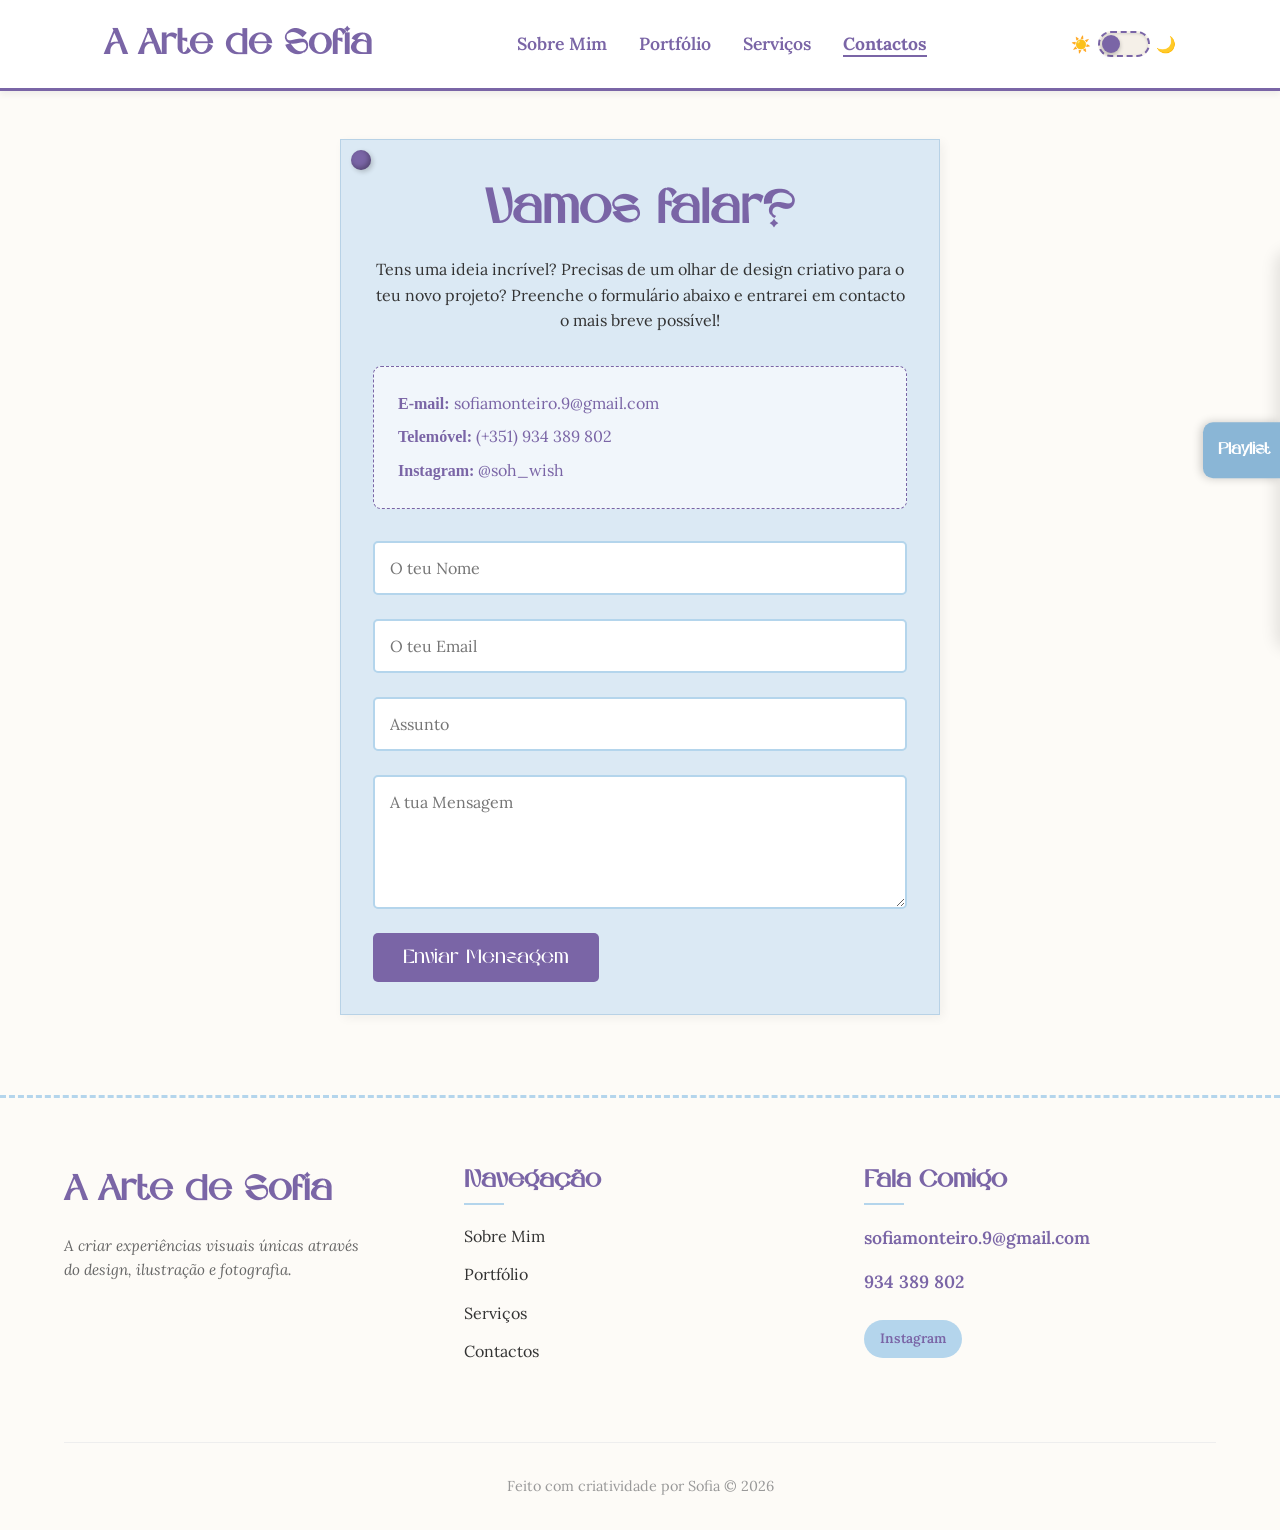
==== html/contact.html @ 1899d3ea "feat: Add finished portfolio website with scrapbook style and dark mode" ====
﻿<!DOCTYPE html>
<html lang="pt">

<head>
    <meta charset="UTF-8">
    <meta name="viewport" content="width=device-width, initial-scale=1.0">
    <meta name="description"
        content="Entre em contacto com a Sofia. Estou disponível para novos projetos, ideias criativas e colaborações na área de design.">
    <title>A Arte de Sofia | Contactos</title>
    <link rel="stylesheet" href="../css/style.css?v=1.1">
    <link rel="icon" type="image/png" href="../images/favicon.png">
    <script>
        (function () {
            var saved = localStorage.getItem('theme');
            var prefersDark = window.matchMedia && window.matchMedia('(prefers-color-scheme: dark)').matches;
            if (saved === 'dark' || (!saved && prefersDark)) {
                document.documentElement.classList.add('dark-mode');
            }
        })();
    </script>
</head>

<body>

    <header>
        <nav>
            <a href="index.html" class="logo">
                A Arte de Sofia
            </a>
            <ul class="nav-links">
                <li><a href="index.html">Sobre Mim</a></li>
                <li><a href="portfolio.html">Portfólio</a></li>
                <li><a href="services.html">Serviços</a></li>
                <li><a href="contact.html">Contactos</a></li>
            </ul>
            <div class="nav-actions">
                <label class="theme-switch" for="theme-toggle" aria-label="Alternar tema">
                    <span class="theme-switch__icon">☀️</span>
                    <div class="theme-switch__track">
                        <input type="checkbox" id="theme-toggle" class="theme-switch__input">
                        <div class="theme-switch__thumb"></div>
                    </div>
                    <span class="theme-switch__icon">🌙</span>
                </label>
                <div class="menu-toggle" id="mobile-menu">
                    <span class="bar"></span>
                    <span class="bar"></span>
                    <span class="bar"></span>
                </div>
            </div>
        </nav>
    </header>

    <!-- Spotify Slide-out -->
    <div id="spotify-btn" class="spotify-btn">Playlist</div>
    <div id="spotify-panel" class="spotify-panel">
        <iframe style="border-radius:12px"
            src="https://open.spotify.com/embed/playlist/73BxUSHSjRcoliJeAZDlij?utm_source=generator" width="100%"
            height="380" frameBorder="0" allowfullscreen=""
            allow="autoplay; clipboard-write; encrypted-media; fullscreen; picture-in-picture" loading="lazy"></iframe>
    </div>

    <main>
        <div class="contact-container paper-note">
            <h1>Vamos falar?</h1>
            <p style="margin-bottom: 2rem;">Tens uma ideia incrível? Precisas de um olhar de design criativo para o teu
                novo projeto? Preenche o formulário abaixo e entrarei em contacto o mais breve possível!</p>

            <div class="contact-info"
                style="margin-bottom: 2rem; background: rgba(255,255,255,0.6); padding: 1.5rem; border-radius: 8px; border: 1px dashed var(--purple); text-align: left;">
                <p style="margin-bottom: 0.5rem;"><strong>E-mail:</strong> <a href="mailto:sofiamonteiro.9@gmail.com"
                        style="color: var(--purple); text-decoration: none;">sofiamonteiro.9@gmail.com</a></p>
                <p style="margin-bottom: 0.5rem;"><strong>Telemóvel:</strong> <a href="tel:+351934389802"
                        style="color: var(--purple); text-decoration: none;">(+351) 934 389 802</a></p>
                <p><strong>Instagram:</strong> <a href="https://instagram.com/soh_wish" target="_blank"
                        style="color: var(--purple); text-decoration: none;">@soh_wish</a></p>
            </div>

            <form id="contact-form" action="mailto:sofiamonteiro.9@gmail.com" method="POST" enctype="text/plain">
                <input type="text" name="name" placeholder="O teu Nome" required>
                <input type="email" name="email" placeholder="O teu Email" required>
                <input type="text" name="subject" placeholder="Assunto" required>
                <textarea name="message" rows="5" placeholder="A tua Mensagem" required></textarea>
                <button type="submit">Enviar Mensagem</button>
            </form>
        </div>
    </main>

    <footer class="site-footer">
        <div class="footer-container">
            <div class="footer-column branding">
                <a href="index.html" class="logo">A Arte de Sofia</a>
                <p>A criar experiências visuais únicas através do design, ilustração e fotografia.</p>
            </div>
            <div class="footer-column links">
                <h4>Navegação</h4>
                <ul>
                    <li><a href="index.html">Sobre Mim</a></li>
                    <li><a href="portfolio.html">Portfólio</a></li>
                    <li><a href="services.html">Serviços</a></li>
                    <li><a href="contact.html">Contactos</a></li>
                </ul>
            </div>
            <div class="footer-column contact">
                <h4>Fala Comigo</h4>
                <p><a href="mailto:sofiamonteiro.9@gmail.com">sofiamonteiro.9@gmail.com</a></p>
                <p><a href="tel:+351934389802">934 389 802</a></p>
                <div class="social-links">
                    <a href="https://instagram.com/soh_wish" target="_blank" title="Instagram">Instagram</a>
                </div>
            </div>
        </div>
        <div class="footer-bottom">
            <p>Feito com criatividade por Sofia &copy; 2026</p>
        </div>
    </footer>
    <script src="../js/script.js"></script>
</body>

</html>
---- css/style.css ----
/* Local font faces */
@font-face {
  font-family: 'Amoria';
  src: url('../fontes/AMORIA.otf') format('opentype');
  font-weight: normal;
  font-style: normal;
}
@font-face {
  font-family: 'Lora';
  src: url('../fontes/Lora-VariableFont_wght.ttf') format('truetype-variations');
  font-weight: 200 900;
  font-style: normal;
}
@font-face {
  font-family: 'Lora';
  src: url('../fontes/Lora-Italic-VariableFont_wght.ttf') format('truetype-variations');
  font-weight: 200 900;
  font-style: italic;
}
@font-face {
  font-family: 'Acros';
  src: url('../fontes/Acros.ttf') format('truetype');
}
@font-face {
  font-family: 'Crimson Pro';
  src: url('../fontes/CrimsonPro-VariableFont_wght.ttf') format('truetype-variations');
  font-weight: 200 900;
  font-style: normal;
}
@font-face {
  font-family: 'Crimson Pro';
  src: url('../fontes/CrimsonPro-Italic-VariableFont_wght.ttf') format('truetype-variations');
  font-weight: 200 900;
  font-style: italic;
}

:root {
    --purple: #7a65a6;
    --light-purple: #9c89c8;
    --blue: #8ab6d6;
    --light-blue: #b4d5ec;
    --bg-paper: #fdfbf7;
    --bg-texture: url('https://www.transparenttextures.com/patterns/cream-paper.png');
    --text-dark: #333;
    --card-bg: #ffffff;
    --header-bg: rgba(255, 255, 255, 0.9);
    --border-color: #ddd;
    --card-shadow: 0 4px 8px rgba(0, 0, 0, 0.1), 0 6px 20px rgba(0, 0, 0, 0.1);
    --paper-note-bg: #dbe9f4;
    --paper-note-border: #b8d2e6;
    --font-heading: 'Amoria', serif;
    --font-body: 'Lora', serif;
    --font-handwriting: 'Caveat', cursive;
}

.dark-mode {
    --purple: #a78bfa;
    --light-purple: #c084fc;
    --blue: #93c5fd;
    --light-blue: #c7d2fe;
    --bg-paper: #121212;
    --bg-texture: url('https://www.transparenttextures.com/patterns/dark-paper.png');
    --text-dark: #eae3d2;
    --card-bg: #1e1b18;
    --header-bg: rgba(18, 18, 18, 0.9);
    --border-color: #333;
    --card-shadow: 0 4px 8px rgba(0, 0, 0, 0.5), 0 6px 20px rgba(0, 0, 0, 0.5);
    --paper-note-bg: #1e293b;
    --paper-note-border: #334155;
}

* {
    margin: 0;
    padding: 0;
    box-sizing: border-box;
}

body {
    font-family: var(--font-body);
    background-color: var(--bg-paper);
    background-image: var(--bg-texture);
    color: var(--text-dark);
    line-height: 1.6;
    overflow-x: hidden;
}

/* Global Transition for smooth theme switching */
body, header, .polaroid, .service-card, .paper-note, .dropdown-content, .dropdown-submenu-content, .item-detail .description, input, textarea, button, .spotify-panel, .logo, .nav-links a {
    transition: background-color 0.3s ease, background-image 0.3s ease, color 0.3s ease, border-color 0.3s ease, box-shadow 0.3s ease, transform 0.3s ease;
}

/* Header & Navigation */
header {
    background: var(--header-bg);
    backdrop-filter: blur(5px);
    box-shadow: 0 4px 6px rgba(0, 0, 0, 0.05);
    position: sticky;
    top: 0;
    z-index: 1000;
    border-bottom: 3px solid var(--purple);
}

nav {
    display: flex;
    justify-content: space-between;
    align-items: center;
    padding: 1rem 5%;
    max-width: 1200px;
    margin: 0 auto;
}

.logo {
    font-family: var(--font-heading);
    font-size: 2.2rem;
    color: var(--purple);
    text-decoration: none;
    font-weight: 700;
}

.nav-links {
    list-style: none;
    display: flex;
    gap: 2rem;
}

.nav-links a {
    text-decoration: none;
    color: var(--purple);
    font-weight: 600;
    font-size: 1.1rem;
    transition: color 0.3s;
    position: relative;
}

.nav-links a:hover {
    color: var(--blue);
}

/* Highlight current page link */
.nav-links a.active {
    color: var(--purple);
    font-weight: 700;
    border-bottom: 2px solid var(--purple);
}

color: var(--blue);
}

/* Dropdown */
.dropdown {
    position: relative;
}

.dropdown-content {
    display: none;
    position: absolute;
    top: 100%;
    left: 0;
    background-color: var(--card-bg);
    min-width: 200px;
    box-shadow: var(--card-shadow);
    z-index: 1;
    border: 2px dashed var(--blue);
    border-radius: 8px;
    padding: 0.5rem 0;
}

.dropdown:hover .dropdown-content {
    display: block;
}

.dropdown-content a {
    color: var(--text-dark);
    padding: 12px 16px;
    text-decoration: none;
    display: block;
    font-size: 1rem;
}

.dropdown-content a:hover {
    background-color: var(--light-blue);
    color: #fff;
}

.dropdown-submenu {
    position: relative;
}

.dropdown-submenu-content {
    display: none;
    position: absolute;
    top: 0;
    left: 100%;
    background-color: var(--card-bg);
    min-width: 160px;
    box-shadow: var(--card-shadow);
    border: 2px dashed var(--purple);
    border-radius: 8px;
}

.dropdown-submenu:hover .dropdown-submenu-content {
    display: block;
}

/* Main Container */
main {
    max-width: 1200px;
    margin: 3rem auto;
    padding: 0 5%;
    text-align: center;
}

/* Scrapbook Aesthetic Elements */
.polaroid {
    background: var(--card-bg);
    padding: 15px 15px 15px 15px;
    box-shadow: var(--card-shadow);
    transform: rotate(-2deg);
    transition: transform 0.3s;
    position: relative;
    display: flex;
    flex-direction: column;
    align-items: center;
    width: 100%;
    align-self: start;
}

/* Very tall images span 2 grid rows */
.polaroid--tall {
    grid-row: span 2;
}

.polaroid:nth-child(even) {
    transform: rotate(3deg);
}

.polaroid:hover {
    transform: scale(1.05) rotate(0deg);
    z-index: 10;
}

.polaroid img {
    max-width: 100%;
    width: 100%;
    height: auto;
    display: block;
    border: 1px solid var(--border-color);
    margin: 0 auto;
}

.polaroid-caption {
    font-family: 'Crimson Pro', serif;
    font-size: 1.5rem;
    text-align: center;
    margin-top: 10px;
    color: var(--purple);
}

.dark-mode .polaroid {
    background: #ffffff;
}

.dark-mode .polaroid-caption {
    color: #6b21a8; /* keep the dark purple text on the white polaroid */
}


.tape {
    position: absolute;
    top: -15px;
    left: 50%;
    transform: translateX(-50%) rotate(-5deg);
    width: 100px;
    height: 30px;
    background-color: rgba(138, 182, 214, 0.6);
    /* --blue tape */
    z-index: 2;
    box-shadow: 0 1px 3px rgba(0, 0, 0, 0.1);
}

.paper-note {
    background-color: var(--paper-note-bg);
    padding: 2rem;
    border: 1px solid var(--paper-note-border);
    box-shadow: 3px 3px 10px rgba(0, 0, 0, 0.05);
    position: relative;
    font-family: var(--font-body);
}

.paper-note::before {
    content: '';
    position: absolute;
    top: 10px;
    left: 10px;
    width: 20px;
    height: 20px;
    background-color: #7a65a6;
    /* Pushpin */
    border-radius: 50%;
    box-shadow: inset -2px -2px 5px rgba(0, 0, 0, 0.3), 2px 2px 5px rgba(0, 0, 0, 0.2);
}

/* Typography */
h1,
h3 {
    font-family: 'Amoria', serif;
    color: var(--purple);
    margin-bottom: 0.5rem;
}

.portfolio-page h3 {
    text-align: left;
    margin-left: 0;
}

h2 {
    font-family: 'Acros', serif;
    color: var(--purple);
    margin-bottom: 0.5rem;

    /* Align section titles to the left */
    .category-header,
    .subcategory-header,
    .project-header h4 {
        text-align: left;
        margin-bottom: 2rem;
    }
}

/* h4 headings */
h4 {
    font-family: 'Crimson Pro', serif;
    text-align: left;
    margin-bottom: 0.5rem;
}


strong,
b {
    font-family: 'Playfair Display', serif;
    font-weight: bold;
    color: var(--purple);
}

h1 {
    font-size: 3rem;
    position: relative;
    display: inline-block;
}

/* Homepage */
.hero {
    display: flex;
    align-items: center;
    gap: 3rem;
    margin-top: 2rem;
}

.hero-text {
    flex: 1;
    text-align: left;
}

.hero-text p {
    font-size: 1.2rem;
    margin-bottom: 1rem;
}

.signature {
    text-align: right;
    margin-top: 1.5rem;
}

.signature img {
    width: 80px;
    height: auto;
    opacity: 0.8;
    transform: rotate(-10deg);
    transition: transform 0.3s ease, opacity 0.3s ease;
}

.signature img:hover {
    opacity: 1;
    transform: rotate(0deg) scale(1.1);
}

.hero-image {
    flex: 1;
    max-width: 420px;
    width: 100%;
}

.hero-image img {
    width: 100%;
    max-width: 100%;
    height: auto;
    display: block;
}

/* Services */
.services-grid {
    display: grid;
    grid-template-columns: repeat(2, 1fr);
    gap: 2rem;
    margin-top: 2rem;
}

.service-card {
    background: var(--card-bg);
    padding: 2rem;
    border: 2px dashed var(--purple);
    border-radius: 10px;
    text-align: center;
    position: relative;
}

.service-card h3 {
    font-family: 'Amoria', serif;
    font-size: 2rem;
}

.programs {
    display: flex;
    justify-content: center;
    gap: 1rem;
    flex-wrap: wrap;
    margin-top: 2rem;
}

.program-icon {
    width: 60px;
    height: 60px;
    object-fit: contain;
    filter: drop-shadow(2px 2px 4px rgba(0, 0, 0, 0.1));
}

/* Portfolio Gallery */
.gallery-grid {
    display: grid;
    grid-template-columns: repeat(3, 1fr);
    grid-auto-rows: auto;
    gap: 0.7rem;
    margin-top: 0.6rem;
    align-items: start;
}

@media (max-width: 900px) {
    .gallery-grid {
        grid-template-columns: repeat(2, 1fr);
        gap: 0.6rem;
    }
}

@media (max-width: 600px) {
    .gallery-grid {
        grid-template-columns: repeat(2, 1fr);
        gap: 0.45rem;
    }
}

/* Portfolio Item */
.item-detail {
    display: flex;
    flex-direction: column;
    align-items: center;
    gap: 2rem;
    margin: 2rem auto;
    max-width: 800px;
}

.gallery-grid img {
    margin: 0;
    border-radius: 4px;
}

.item-detail img {
    margin-bottom: 0.8rem;
    max-width: 100%;
    border: 10px solid white;
    box-shadow: 0 10px 20px rgba(0, 0, 0, 0.15);
}

.item-detail .description {
    background: var(--card-bg);
    padding: 2rem;
    border-left: 5px solid var(--blue);
    font-size: 1.2rem;
    color: var(--text-dark);
}

/* Contact Form */
.contact-container {
    max-width: 600px;
    margin: 0 auto;
}

.contact-info {
    color: #1f1f1f;
}

.contact-info a {
    color: #4c2f72;
}

html.dark-mode .contact-info {
    color: #e0d5f0;
    background: rgba(30, 27, 24, 0.8) !important;
}

html.dark-mode .contact-info a {
    color: #c084fc;
}

form {
    display: flex;
    flex-direction: column;
    gap: 1.5rem;
}

input,
textarea {
    width: 100%;
    padding: 15px;
    border: 2px solid var(--light-blue);
    border-radius: 5px;
    font-family: var(--font-body);
    font-size: 1rem;
    background-color: var(--card-bg);
    color: var(--text-dark);
}

input:focus,
textarea:focus {
    outline: none;
    border-color: var(--purple);
    background-color: var(--card-bg);
}

button {
    background-color: var(--purple);
    color: white;
    border: none;
    padding: 15px 30px;
    font-family: var(--font-heading);
    font-size: 1.2rem;
    cursor: pointer;
    border-radius: 5px;
    transition: background-color 0.3s;
    align-self: flex-start;
}

button:hover {
    background-color: var(--blue);
}

/* Spotify Slide-out */
.spotify-btn {
    position: fixed;
    top: 50%;
    right: 0;
    transform: translateY(-50%);
    background-color: #8ab6d6;
    color: white;
    padding: 15px 10px 15px 15px;
    border-radius: 10px 0 0 10px;
    cursor: pointer;
    z-index: 1001;
    font-weight: bold;
    font-family: var(--font-heading);
    box-shadow: -2px 0 10px rgba(0, 0, 0, 0.2);
    display: flex;
    align-items: center;
    gap: 10px;
}

.spotify-panel {
    position: fixed;
    top: 50%;
    right: -320px;
    /* Hidden by default */
    transform: translateY(-50%);
    width: 320px;
    height: 400px;
    background: var(--card-bg);
    box-shadow: -5px 0 15px rgba(0, 0, 0, 0.1);
    z-index: 1000;
    transition: right 0.4s cubic-bezier(0.175, 0.885, 0.32, 1.275);
    border-radius: 15px 0 0 15px;
    padding: 10px;
    border: 1px solid var(--border-color);
}

.spotify-panel.open {
    right: 0;
}

/* Lightbox Pop-up */
.lightbox {
    display: none;
    position: fixed;
    z-index: 2000;
    left: 0;
    top: 0;
    width: 100%;
    height: 100%;
    background-color: rgba(0, 0, 0, 0.8);
    backdrop-filter: blur(5px);
    justify-content: center;
    align-items: center;
    opacity: 0;
    transition: opacity 0.3s ease;
}

.lightbox.show {
    opacity: 1;
}

.lightbox-content {
    background: var(--bg-paper);
    padding: 20px;
    border-radius: 12px;
    width: fit-content;
    max-width: 95vw;
    max-height: 95vh;
    display: flex;
    flex-direction: column;
    align-items: center;
    box-shadow: 0 15px 40px rgba(0, 0, 0, 0.6);
    position: relative;
    border: 2px dashed var(--purple);
    overflow-y: auto;
    /* Allow scroll if content is very tall on small screens */
}

.lightbox-content img {
    display: block;
    max-width: 100%;
    max-height: 70vh;
    /* Leaves room for caption and padding */
    width: auto;
    height: auto;
    border: 8px solid white;
    box-shadow: 0 5px 15px rgba(0, 0, 0, 0.3);
}

.lightbox-caption {
    margin-top: 15px;
    text-align: center;
    font-family: var(--font-body);
}

.lightbox-caption h3 {
    font-family: var(--font-heading);
    font-size: 2rem;
    margin-bottom: 5px;
    text-align: center;
}

.lightbox-close {
    position: absolute;
    top: 20px;
    right: 30px;
    color: white;
    font-size: 40px;
    font-weight: bold;
    cursor: pointer;
    transition: color 0.3s;
    z-index: 2001;
}

.lightbox-close:hover {
    color: var(--light-blue);
}

/* Lightbox Navigation Arrows */
.lightbox-arrow {
    position: absolute;
    top: 50%;
    transform: translateY(-50%);
    background: rgba(255, 255, 255, 0.2);
    color: white;
    border: none;
    font-size: 3rem;
    padding: 0;
    /* Remove padding to avoid offset */
    cursor: pointer;
    transition: all 0.3s ease;
    border-radius: 50%;
    width: 70px;
    height: 70px;
    display: flex;
    align-items: center;
    justify-content: center;
    line-height: 1;
    /* Reset line-height */
    font-family: Arial, sans-serif;
    /* Use a standard font for arrows to ensure centering */
    z-index: 2002;
    user-select: none;
}

.lightbox-arrow:hover {
    background: var(--purple);
    color: white;
    transform: translateY(-50%) scale(1.1);
}

.lightbox-prev {
    left: 30px;
}

.lightbox-next {
    right: 30px;
}

.lightbox-counter {
    margin-top: 15px;
    color: var(--purple);
    font-family: var(--font-body);
    font-size: 0.9rem;
    background: rgba(138, 182, 214, 0.2);
    padding: 4px 12px;
    border-radius: 20px;
    font-weight: 600;
}


@media (max-width: 768px) {
    .lightbox-arrow {
        font-size: 1.8rem;
        width: 48px;
        height: 48px;
        padding: 0;
        background: rgba(122, 101, 166, 0.9);
        /* More opaque brand purple */
        box-shadow: 0 4px 12px rgba(0, 0, 0, 0.5);
        border: 2px solid white;
    }

    .lightbox-prev {
        left: 15px;
    }

    .lightbox-next {
        right: 15px;
    }

    .lightbox-close {
        top: 15px;
        right: 15px;
        font-size: 30px;
        background: rgba(0, 0, 0, 0.6);
        width: 40px;
        height: 40px;
        display: flex;
        align-items: center;
        justify-content: center;
        border-radius: 50%;
        line-height: 1;
    }
}

/* Footer */
.site-footer {
    background-color: transparent;
    border-top: 3px dashed var(--light-blue);
    padding: 4rem 5% 2rem;
    margin-top: 5rem;
    color: var(--text-dark);
    width: 100%;
    box-sizing: border-box;
}

.footer-container {
    max-width: 1200px;
    margin: 0 auto;
    display: flex;
    flex-wrap: wrap;
    justify-content: space-between;
    gap: 3rem;
}

.footer-column {
    flex: 1;
    min-width: 250px;
}

.footer-column h4 {
    font-family: var(--font-heading);
    color: var(--purple);
    font-size: 1.5rem;
    margin-bottom: 1.5rem;
    position: relative;
}

.footer-column h4::after {
    content: '';
    position: absolute;
    bottom: -5px;
    left: 0;
    width: 40px;
    height: 2px;
    background: var(--light-blue);
}

.footer-column ul {
    list-style: none;
}

.footer-column ul li {
    margin-bottom: 0.8rem;
}

.footer-column ul li a {
    text-decoration: none;
    color: var(--text-dark);
    font-size: 1rem;
    transition: color 0.3s ease;
}

.footer-column ul li a:hover {
    color: var(--purple);
    padding-left: 5px;
}

.footer-column.branding p {
    margin-top: 1rem;
    font-style: italic;
    font-size: 0.95rem;
    color: #666;
    max-width: 300px;
}

.footer-column.contact p {
    margin-bottom: 1rem;
    font-size: 1.1rem;
}

.footer-column.contact a {
    color: var(--purple);
    text-decoration: none;
    font-weight: 600;
}

.social-links {
    display: flex;
    gap: 1rem;
    margin-top: 1.5rem;
}

.social-links a {
    background: var(--light-blue);
    color: #fff;
    padding: 0.5rem 1rem;
    border-radius: 20px;
    font-size: 0.85rem;
    font-weight: 700;
    text-decoration: none;
    transition: all 0.3s ease;
}

.social-links a:hover {
    background: var(--purple);
    transform: translateY(-3px);
}

.footer-bottom {
    text-align: center;
    margin-top: 4rem;
    padding-top: 2rem;
    border-top: 1px solid #eee;
    font-size: 0.9rem;
    color: #999;
}

@media (max-width: 900px) {
    .footer-container {
        grid-template-columns: 1fr 1fr;
    }

    .footer-column.branding {
        grid-column: span 2;
        text-align: center;
    }

    .footer-column.branding p {
        margin: 1rem auto;
    }
}

@media (max-width: 600px) {
    .footer-container {
        grid-template-columns: 1fr;
        text-align: center;
    }

    .footer-column.branding {
        grid-column: span 1;
    }

    .footer-column h4::after {
        left: 50%;
        transform: translateX(-50%);
    }

    .social-links {
        justify-content: center;
    }
}

/* Admin Panel Styles */
.admin-container {
    max-width: 800px;
    margin: 4rem auto;
    padding: 2rem;
    display: none;
}

.message-card {
    background-color: #dbe9f4;
    padding: 1.5rem;
    border: 1px solid #b8d2e6;
    box-shadow: 3px 3px 10px rgba(0, 0, 0, 0.05);
    margin-bottom: 2rem;
    position: relative;
    border-left: 5px solid var(--purple);
    border-radius: 4px;
}

.message-card::before {
    content: '';
    position: absolute;
    top: 10px;
    right: 20px;
    width: 15px;
    height: 35px;
    background-color: rgba(138, 182, 214, 0.4);
    transform: rotate(15deg);
}

.message-header {
    display: flex;
    justify-content: space-between;
    margin-bottom: 1rem;
    border-bottom: 1px dashed var(--purple);
    padding-bottom: 0.5rem;
}

.message-date {
    color: #666;
    font-size: 0.9em;
}

.message-subject {
    font-weight: bold;
    font-family: var(--font-heading);
    font-size: 1.2rem;
    color: var(--purple);
}

.login-box {
    max-width: 400px;
    margin: 10rem auto;
    text-align: center;
}

.logout-btn {
    background-color: transparent;
    color: var(--text-dark);
    border: 2px dashed var(--purple);
    padding: 10px 20px;
    border-radius: 5px;
    text-decoration: none;
    display: inline-block;
    margin-top: -20px;
    float: right;
    cursor: pointer;
}

.logout-btn:hover {
    background-color: var(--light-blue);
    color: white;
    border-color: var(--light-blue);
}

/* Responsive Typography */
h1 {
    font-size: clamp(2rem, 8vw, 3rem);
}

h2 {
    font-size: clamp(1.5rem, 6vw, 2.2rem);
}

h3 {
    font-size: clamp(1.2rem, 5vw, 1.8rem);
}

/* Mobile Menu Styles */
.menu-toggle {
    display: none;
    flex-direction: column;
    cursor: pointer;
    gap: 5px;
    z-index: 1001;
}

.menu-toggle .bar {
    width: 25px;
    height: 3px;
    background-color: var(--purple);
    transition: 0.3s ease;
    border-radius: 2px;
}

/* Burger Animation */
.menu-toggle.is-active .bar:nth-child(2) {
    opacity: 0;
}

.menu-toggle.is-active .bar:nth-child(1) {
    transform: translateY(8px) rotate(45deg);
}

.menu-toggle.is-active .bar:nth-child(3) {
    transform: translateY(-8px) rotate(-45deg);
}

@media (max-width: 992px) {
    nav {
        padding: 1rem 3%;
    }

    .hero {
        gap: 2rem;
    }
}

@media (max-width: 768px) {
    body {
        font-size: 15px;
    }

    header {
        position: fixed;
        width: 100%;
        top: 0;
    }

    nav {
        padding: 0.8rem 5%;
    }

    .menu-toggle {
        display: flex;
    }

    .nav-links {
        position: fixed;
        right: -100%;
        top: 0;
        height: 100vh;
        width: 70%;
        max-width: 300px;
        background: var(--bg-paper);
        flex-direction: column;
        align-items: center;
        justify-content: center;
        gap: 2.5rem;
        transition: 0.4s cubic-bezier(0.68, -0.55, 0.27, 1.55);
        box-shadow: -5px 0 15px rgba(0, 0, 0, 0.1);
        z-index: 1000;
        border-left: 3px solid var(--purple);
        background-image: url('https://www.transparenttextures.com/patterns/cream-paper.png');
    }

    .nav-links.active {
        right: 0;
    }

    .nav-links a {
        font-size: 1.3rem;
    }

    main {
        margin: 6rem auto 2rem auto;
    }

    .hero {
        flex-direction: row;
        align-items: center;
        gap: 1rem;
        margin-top: 1rem;
    }

    .hero-text {
        flex: 1.2;
        text-align: left;
    }

    .hero-image {
        flex: 1;
        width: 100%;
        max-width: 360px;
    }

    .hero-text p {
        font-size: 0.9rem;
        margin-bottom: 0.5rem;
    }

    .hero-text h1 {
        font-size: 1.5rem;
    }

    .paper-note {
        padding: 1.2rem;
    }

    .polaroid {
        padding: 8px 8px 8px 8px;
    }

    .polaroid img {
        display: block;
        margin: 0 auto;
    }

    .polaroid-caption {
        font-size: 1.1rem;
    }

    .paper-note::before {
        width: 12px;
        height: 12px;
        top: 5px;
        left: 5px;
    }

    .tape {
        width: 60px;
        height: 20px;
        top: -10px;
    }

    .services-grid {
        grid-template-columns: 1fr;
        gap: 1.5rem;
    }

    .item-detail {
        padding: 0 1rem;
    }

    .item-detail .description {
        font-size: 1.1rem;
        padding: 1.5rem;
    }

    .spotify-btn {
        padding: 10px 8px 10px 12px;
        font-size: 0.9rem;
    }

    .spotify-panel {
        width: 280px;
        right: -280px;
    }

    .spotify-panel.open {
        right: 0;
    }

    .admin-container {
        padding: 1rem;
    }

    .logout-btn {
        float: none;
        display: block;
        width: 100%;
        margin-bottom: 2rem;
        text-align: center;
    }
}

@media (max-width: 480px) {
    .logo {
        font-size: 2rem;
    }

    .polaroid {
        padding: 6px 6px 20px 6px;
        margin-bottom: 1rem;
    }

    .polaroid-caption {
        font-size: 0.95rem;
        margin-top: 5px;
    }

    .tape {
        width: 45px;
        height: 15px;
        top: -8px;
    }

    .lightbox-content {
        padding: 10px;
    }

    .lightbox-caption h3 {
        font-size: 1.5rem;
    }
}

/* ═══════════════════════════════════════════
   REVIEWS PAGE
═══════════════════════════════════════════ */

/* Active nav link */
.nav-active {
    color: var(--purple) !important;
    font-weight: 700 !important;
}

.nav-active::after {
    content: '';
    display: block;
    height: 2px;
    background: var(--purple);
    border-radius: 2px;
    margin-top: 2px;
}

/* Hero */
.reviews-hero {
    margin-bottom: 3rem;
    border-radius: 8px;
}

.reviews-hero-inner {
    display: flex;
    align-items: center;
    justify-content: space-between;
    gap: 2rem;
    flex-wrap: wrap;
}

.reviews-title-wrap {
    flex: 1;
    min-width: 200px;
}

.reviews-title-wrap h1 {
    margin-bottom: 0.75rem;
}

.reviews-title-wrap p {
    font-size: 1.1rem;
    color: #555;
}

.reviews-stats {
    display: flex;
    flex-direction: column;
    align-items: center;
    gap: 0.5rem;
    background: var(--card-bg);
    border: 2px dashed var(--purple);
    border-radius: 12px;
    padding: 1.5rem 2rem;
    min-width: 160px;
    text-align: center;
}

.stat-bubble {
    display: flex;
    flex-direction: column;
}

.stat-number {
    font-family: var(--font-heading);
    font-size: 2.5rem;
    color: var(--purple);
    line-height: 1;
}

.stat-label {
    font-size: 0.85rem;
    color: #888;
    text-transform: uppercase;
    letter-spacing: 0.05em;
}

.stat-stars .star {
    font-size: 1.4rem;
}

/* Section title */
.section-title {
    font-family: var(--font-handwriting);
    font-size: 2.2rem;
    color: var(--purple);
    margin-bottom: 2rem;
    position: relative;
    display: inline-block;
}

.section-title::after {
    content: '';
    display: block;
    height: 3px;
    width: 60%;
    background: linear-gradient(90deg, var(--purple), transparent);
    border-radius: 3px;
    margin-top: 4px;
}

/* Reviews grid */
.reviews-grid {
    display: grid;
    grid-template-columns: repeat(auto-fill, minmax(280px, 1fr));
    gap: 1.8rem;
    margin-bottom: 3rem;
}

/* Review card */
.review-card {
    background: var(--card-bg);
    border: 1px solid var(--border-color);
    border-radius: 12px;
    padding: 1.5rem;
    box-shadow: 0 4px 15px rgba(122, 101, 166, 0.08);
    position: relative;
    transition: transform 0.3s ease, box-shadow 0.3s ease;
    animation: cardFadeIn 0.5s ease both;
    border-top: 4px solid var(--purple);
}

.review-card:hover {
    transform: translateY(-4px);
    box-shadow: 0 10px 25px rgba(122, 101, 166, 0.15);
}

@keyframes cardFadeIn {
    from {
        opacity: 0;
        transform: translateY(20px);
    }

    to {
        opacity: 1;
        transform: translateY(0);
    }
}

.review-card-top {
    display: flex;
    align-items: center;
    gap: 0.75rem;
    margin-bottom: 1rem;
    flex-wrap: wrap;
}

.reviewer-avatar {
    width: 46px;
    height: 46px;
    border-radius: 50%;
    background: linear-gradient(135deg, var(--purple), var(--light-purple));
    color: #fff;
    font-family: var(--font-heading);
    font-size: 1.1rem;
    display: flex;
    align-items: center;
    justify-content: center;
    flex-shrink: 0;
    box-shadow: 0 2px 8px rgba(122, 101, 166, 0.3);
}

.reviewer-info {
    flex: 1;
    display: flex;
    flex-direction: column;
}

.reviewer-name {
    font-size: 1rem;
    color: var(--text-dark);
}

.reviewer-role {
    font-size: 0.85rem;
    color: #999;
    margin-top: 2px;
}

.review-rating {
    margin-left: auto;
}

.review-rating .star {
    font-size: 1.1rem;
}

/* Stars */
.star.filled {
    color: #f5a623;
}

.star.empty {
    color: #ddd;
}

.review-comment {
    font-style: italic;
    color: #555;
    margin: 0 0 1rem 0;
    padding: 0;
    border: none;
    font-size: 0.97rem;
    line-height: 1.7;
}

.review-date {
    display: block;
    font-size: 0.8rem;
    color: #bbb;
    text-align: right;
    font-family: var(--font-handwriting);
}

/* Loading */
.reviews-loading {
    grid-column: 1 / -1;
    text-align: center;
    padding: 3rem;
    color: #aaa;
}

.loading-spinner {
    width: 40px;
    height: 40px;
    border: 4px solid var(--light-purple);
    border-top-color: var(--purple);
    border-radius: 50%;
    animation: spin 0.8s linear infinite;
    margin: 0 auto 1rem;
}

@keyframes spin {
    to {
        transform: rotate(360deg);
    }
}

.no-reviews {
    text-align: center;
    padding: 3rem;
    color: #aaa;
    font-family: var(--font-handwriting);
    font-size: 1.3rem;
    background: rgba(255, 255, 255, 0.5);
    border: 2px dashed #ddd;
    border-radius: 12px;
}

/* Submit form */
.review-form-section {
    margin-top: 4rem;
}

.review-form-wrapper {
    max-width: 680px;
    margin: 0 auto;
    position: relative;
    border-radius: 8px;
}

.review-form-wrapper h2 {
    font-family: var(--font-handwriting);
    font-size: 2rem;
    margin-bottom: 0.5rem;
}

.tape-left {
    left: 15%;
    top: -15px;
    transform: rotate(-6deg);
}

.tape-right {
    left: 60%;
    top: -15px;
    transform: rotate(4deg);
}

.form-row {
    display: grid;
    grid-template-columns: 1fr 1fr;
    gap: 1rem;
}

.form-group {
    display: flex;
    flex-direction: column;
    gap: 0.4rem;
}

.form-group label {
    font-size: 0.9rem;
    font-weight: 600;
    color: var(--text-dark);
}

.form-group input,
.form-group textarea {
    margin: 0;
}

.char-count {
    font-size: 0.8rem;
    color: #999;
    text-align: right;
    margin-top: 2px;
}

/* Star selector (reverse order trick) */
.star-selector {
    display: flex;
    flex-direction: row-reverse;
    justify-content: flex-end;
    gap: 0;
    margin-top: 0.3rem;
}

.star-selector input[type="radio"] {
    display: none;
}

.star-selector label {
    font-size: 2.2rem;
    color: #ddd;
    cursor: pointer;
    transition: color 0.2s, transform 0.15s;
    padding: 0 3px;
    line-height: 1;
}

.star-selector label:hover,
.star-selector label:hover~label,
.star-selector input:checked~label {
    color: #f5a623;
    transform: scale(1.15);
}

.star-label-text {
    display: block;
    font-size: 0.9rem;
    color: var(--purple);
    font-weight: 600;
    margin-top: 4px;
    min-height: 1.2em;
}

/* Feedback banners */
.form-feedback {
    display: flex;
    align-items: flex-start;
    gap: 1rem;
    padding: 1rem 1.2rem;
    border-radius: 8px;
    margin-bottom: 1.5rem;
    font-size: 0.95rem;
}

.form-feedback span {
    font-size: 1.8rem;
    line-height: 1;
}

.form-feedback.success {
    background: #edf7f0;
    border: 1px solid #a8d5b5;
    color: #2d6a4f;
}

.form-feedback.error {
    background: #fdecea;
    border: 1px solid #f5c6c6;
    color: #c0392b;
}

/* Responsive reviews */
@media (max-width: 768px) {
    .reviews-hero-inner {
        flex-direction: column;
    }

    .reviews-stats {
        width: 100%;
        flex-direction: row;
        justify-content: space-around;
    }

    .form-row {
        grid-template-columns: 1fr;
    }

    .reviews-grid {
        grid-template-columns: 1fr;
    }
}

@media (max-width: 480px) {
    .star-selector label {
        font-size: 1.8rem;
    }
}

/* ═══════════════════════════════════════════
   ADMIN PANEL — TABS & REVIEWS MANAGEMENT
═══════════════════════════════════════════ */

/* Admin container override */
.admin-container {
    max-width: 860px;
    margin: 3rem auto;
    padding: 2rem;
    display: none;
}

/* Tab bar */
.admin-tabs {
    display: flex;
    gap: 0.5rem;
    border-bottom: 3px solid var(--light-blue);
    margin-bottom: 2rem;
    flex-wrap: wrap;
}

.admin-tab {
    background: transparent;
    border: 2px solid var(--light-blue);
    border-bottom: none;
    color: var(--text-dark);
    font-family: var(--font-body);
    font-size: 1rem;
    font-weight: 600;
    padding: 0.6rem 1.4rem;
    border-radius: 8px 8px 0 0;
    cursor: pointer;
    transition: background 0.2s, color 0.2s;
    position: relative;
    display: flex;
    align-items: center;
    gap: 0.5rem;
    align-self: flex-end;
    margin-bottom: -3px;
}

.admin-tab:hover {
    background: var(--light-blue);
    color: #fff;
}

.admin-tab.active {
    background: var(--purple);
    border-color: var(--purple);
    color: #fff;
}

/* Tab badge (count bubble) */
.tab-badge {
    display: inline-flex;
    align-items: center;
    justify-content: center;
    min-width: 20px;
    height: 20px;
    padding: 0 5px;
    border-radius: 10px;
    font-size: 0.75rem;
    font-weight: 700;
    background: rgba(255, 255, 255, 0.3);
    color: inherit;
    line-height: 1;
}

.tab-badge:empty {
    display: none;
}

.tab-badge.pending {
    background: #e74c3c;
    color: #fff;
}

/* Admin panel sections */
.admin-panel {
    display: none;
}

.admin-panel.active {
    display: block;
}

/* Filter buttons */
.reviews-admin-filter {
    display: flex;
    gap: 0.5rem;
    margin-bottom: 1.5rem;
    flex-wrap: wrap;
}

.filter-btn {
    background: transparent;
    border: 2px solid var(--light-blue);
    color: var(--text-dark);
    font-family: var(--font-body);
    font-size: 0.9rem;
    font-weight: 600;
    padding: 0.4rem 1rem;
    border-radius: 20px;
    cursor: pointer;
    transition: all 0.2s;
    align-self: flex-start;
}

.filter-btn:hover {
    background: var(--light-blue);
    color: #fff;
    border-color: var(--light-blue);
}

.filter-btn.active {
    background: var(--purple);
    border-color: var(--purple);
    color: #fff;
}

/* Admin review card */
.admin-review-card {
    background: var(--card-bg);
    border: 1px solid var(--border-color);
    border-left: 5px solid var(--purple);
    border-radius: 8px;
    padding: 1.25rem 1.5rem;
    margin-bottom: 1.25rem;
    box-shadow: 0 2px 8px rgba(122, 101, 166, 0.07);
    transition: box-shadow 0.2s;
}

.admin-review-card:hover {
    box-shadow: 0 4px 16px rgba(122, 101, 166, 0.14);
}

.admin-review-header {
    display: flex;
    justify-content: space-between;
    align-items: flex-start;
    flex-wrap: wrap;
    gap: 0.5rem;
    margin-bottom: 0.75rem;
    padding-bottom: 0.75rem;
    border-bottom: 1px dashed #e0d8f0;
}

.admin-review-comment {
    font-style: italic;
    color: #555;
    margin: 0 0 1rem 0;
    font-size: 0.97rem;
    line-height: 1.65;
}

.admin-review-actions {
    display: flex;
    gap: 0.75rem;
    flex-wrap: wrap;
    align-items: center;
}

/* Action buttons */
.btn-approve {
    background: #edf7f0;
    border: 2px solid #a8d5b5;
    color: #2d6a4f;
    font-family: var(--font-body);
    font-size: 0.9rem;
    font-weight: 700;
    padding: 0.4rem 1rem;
    border-radius: 6px;
    cursor: pointer;
    transition: all 0.2s;
    align-self: flex-start;
}

.btn-approve:hover {
    background: #27ae60;
    border-color: #27ae60;
    color: #fff;
}

.btn-approve:disabled {
    opacity: 0.5;
    cursor: not-allowed;
}

.btn-delete {
    background: #fdecea;
    border: 2px solid #f5c6c6;
    color: #c0392b;
    font-family: var(--font-body);
    font-size: 0.9rem;
    font-weight: 700;
    padding: 0.4rem 1rem;
    border-radius: 6px;
    cursor: pointer;
    transition: all 0.2s;
    align-self: flex-start;
}

.btn-delete:hover {
    background: #e74c3c;
    border-color: #e74c3c;
    color: #fff;
}

/* Status badges */
.status-badge {
    display: inline-block;
    padding: 0.2rem 0.65rem;
    border-radius: 12px;
    font-size: 0.78rem;
    font-weight: 700;
    letter-spacing: 0.03em;
}

.status-badge.approved {
    background: #edf7f0;
    color: #2d6a4f;
    border: 1px solid #a8d5b5;
}

.status-badge.pending {
    background: #fff8e1;
    color: #b7770d;
    border: 1px solid #f5d88a;
}

/* Portfolio Headers */
.category-header {
    font-size: 2.8rem;
    color: var(--purple);
    text-transform: uppercase;
    letter-spacing: 2px;
    margin-bottom: 2rem !important;
}

.subcategory-header {
    font-size: 1.8rem;
    color: var(--text-dark);
    font-weight: 700;
    margin-bottom: 1.5rem !important;
    position: relative;
    padding-left: 15px;
}

.subcategory-header::before {
    content: '';
    position: absolute;
    left: 0;
    top: 50%;
    transform: translateY(-50%);
    width: 6px;
    height: 80%;
    background: var(--blue);
    border-radius: 3px;
}

.project-header {
    font-size: 1.4rem;
    color: var(--purple);
    font-style: italic;
    font-family: 'Crimson Pro', serif;
    margin-bottom: 1rem !important;
    opacity: 0.9;
}

/* Lightbox Polish */
.lightbox-caption h3 {
    color: var(--purple);
    font-family: var(--font-heading);
    font-size: 2.5rem;
    margin-bottom: 10px;
    text-align: center;
}

.lightbox-caption p {
    font-size: 1.1rem;
    color: var(--text-dark);
    max-width: 600px;
    margin: 0 auto 15px;
    line-height: 1.5;
}

.lightbox-caption small {
    display: inline-block;
    background: var(--light-blue);
    color: var(--purple);
    padding: 4px 15px;
    border-radius: 20px;
    font-weight: 700;
    font-size: 0.85rem;
    text-transform: uppercase;
    letter-spacing: 0.5px;
}

/* Responsive admin */
@media (max-width: 768px) {
    .admin-container {
        padding: 1rem;
        margin: 1.5rem auto;
    }

    .admin-review-header {
        flex-direction: column;
    }

    .admin-tabs {
        gap: 0.3rem;
    }

    .admin-tab {
        font-size: 0.9rem;
        padding: 0.5rem 1rem;
    }
}

/* Portfolio Sidebar Layout */
.portfolio-wrapper {
    display: flex;
    gap: 2rem;
    align-items: flex-start;
}

.portfolio-sidebar {
    width: 200px;
}

.portfolio-sidebar ul {
    list-style: none;
    padding: 0;
    margin: 0;
}

.portfolio-sidebar li {
    margin-bottom: 0.5rem;
    font-family: var(--font-heading);
    color: var(--purple);
}

/* ═══════════════════════════════════════════
   DARK MODE TOGGLE BUTTON
═══════════════════════════════════════════ */

/* Nav actions wrapper (holds toggle + mobile menu) */
.nav-actions {
    display: flex;
    align-items: center;
    gap: 1rem;
}

/* The toggle button itself */
/* ── Scrapbook Theme Switch ── */
.theme-switch {
    display: flex;
    align-items: center;
    gap: 0.4rem;
    cursor: pointer;
    user-select: none;
}

.theme-switch__icon {
    font-size: 1rem;
    line-height: 1;
}

/* The track — looks like a strip of paper/tape */
.theme-switch__track {
    position: relative;
    width: 52px;
    height: 26px;
    background: #f5f0e8;
    border: 2px dashed var(--purple);
    border-radius: 50px;
    transition: background 0.35s ease;
    /* paper texture */
    box-shadow: inset 0 1px 3px rgba(0,0,0,0.12), 0 1px 0 rgba(255,255,255,0.8);
}

/* Hide the real checkbox */
.theme-switch__input {
    position: absolute;
    opacity: 0;
    width: 0;
    height: 0;
}

/* The thumb — looks like a sticker/button */
.theme-switch__thumb {
    position: absolute;
    top: 2px;
    left: 2px;
    width: 18px;
    height: 18px;
    background: var(--purple);
    border-radius: 50%;
    transition: transform 0.35s cubic-bezier(0.34, 1.56, 0.64, 1), background 0.35s ease;
    box-shadow: 0 2px 4px rgba(0,0,0,0.25);
}

/* Checked (dark mode) state */
.theme-switch__input:checked ~ .theme-switch__thumb {
    transform: translateX(26px);
    background: #a78bfa;
}

.theme-switch__input:checked ~ .theme-switch__thumb::after {
    opacity: 1;
}

/* Dark mode: darken the track */
.dark-mode .theme-switch__track {
    background: #2a1f3d;
    border-color: #a78bfa;
    box-shadow: inset 0 1px 3px rgba(0,0,0,0.5);
}

/* Focus ring for accessibility */
.theme-switch__input:focus-visible ~ .theme-switch__thumb {
    outline: 2px solid var(--purple);
    outline-offset: 2px;
}


/* Mobile: keep nav-actions visible above the slide-out menu */
@media (max-width: 768px) {
    .nav-actions {
        gap: 0.75rem;
    }
}
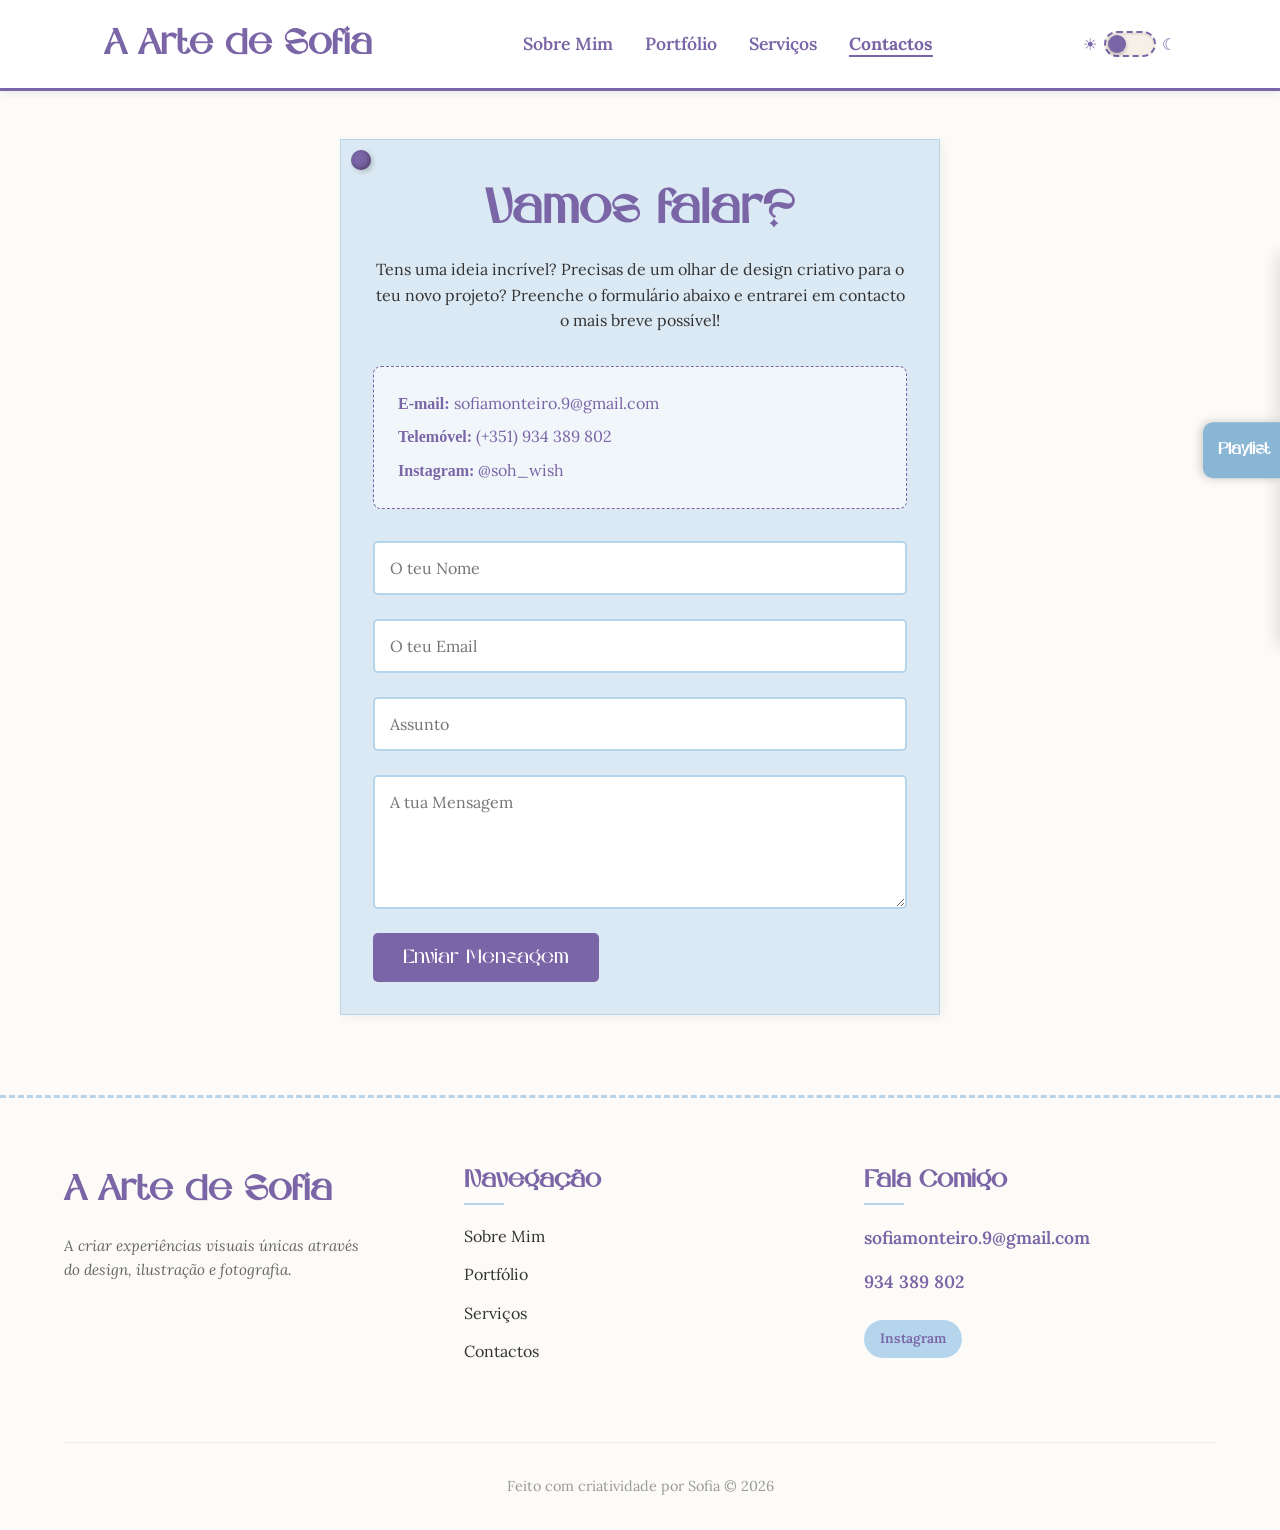
==== commit cbf0104c: "docs: update README with project architecture, hierarchical portfolio logic, and scrapbooking design" ====
--- a/html/contact.html
+++ b/html/contact.html
@@ -35,12 +35,12 @@
             </ul>
             <div class="nav-actions">
                 <label class="theme-switch" for="theme-toggle" aria-label="Alternar tema">
-                    <span class="theme-switch__icon">☀️</span>
+                    <span class="theme-switch__icon">☀</span>
                     <div class="theme-switch__track">
                         <input type="checkbox" id="theme-toggle" class="theme-switch__input">
                         <div class="theme-switch__thumb"></div>
                     </div>
-                    <span class="theme-switch__icon">🌙</span>
+                    <span class="theme-switch__icon">☾</span>
                 </label>
                 <div class="menu-toggle" id="mobile-menu">
                     <span class="bar"></span>
@@ -118,3 +118,4 @@
 </body>
 
 </html>
+
--- a/css/style.css
+++ b/css/style.css
@@ -58,16 +58,101 @@
     --light-purple: #c084fc;
     --blue: #93c5fd;
     --light-blue: #c7d2fe;
-    --bg-paper: #121212;
-    --bg-texture: url('https://www.transparenttextures.com/patterns/dark-paper.png');
+    --bg-paper: #1a1614;
+    --bg-texture: url('https://www.transparenttextures.com/patterns/dark-leather.png');
     --text-dark: #eae3d2;
-    --card-bg: #1e1b18;
-    --header-bg: rgba(18, 18, 18, 0.9);
-    --border-color: #333;
-    --card-shadow: 0 4px 8px rgba(0, 0, 0, 0.5), 0 6px 20px rgba(0, 0, 0, 0.5);
-    --paper-note-bg: #1e293b;
-    --paper-note-border: #334155;
-}
+    --card-bg: #231f1c;
+    --header-bg: rgba(26, 22, 20, 0.93);
+    --border-color: #3d3530;
+    --card-shadow: 0 4px 12px rgba(0, 0, 0, 0.6), 0 8px 24px rgba(0, 0, 0, 0.4), inset 0 1px 0 rgba(255,255,255,0.04);
+    --paper-note-bg: #1c2333;
+    --paper-note-border: #2e3d5a;
+}
+
+/* Dark mode body layered texture */
+.dark-mode body {
+    background-color: var(--bg-paper);
+    background-image:
+        url('https://www.transparenttextures.com/patterns/dark-leather.png'),
+        repeating-linear-gradient(
+            0deg,
+            transparent,
+            transparent 27px,
+            rgba(167, 139, 250, 0.04) 28px
+        );
+}
+
+/* Dark mode header — more visible border with glow */
+.dark-mode header {
+    border-bottom: 3px solid var(--purple);
+    box-shadow: 0 4px 15px rgba(167, 139, 250, 0.15);
+}
+
+/* Dark mode paper-note pushpin — change to lavender */
+.dark-mode .paper-note::before {
+    background-color: #a78bfa;
+    box-shadow: inset -2px -2px 5px rgba(0,0,0,0.5), 2px 2px 5px rgba(167,139,250,0.4);
+}
+
+/* Dark mode paper-note — worn parchment feel */
+.dark-mode .paper-note {
+    background-color: var(--paper-note-bg);
+    border: 1px solid var(--paper-note-border);
+    box-shadow: 3px 3px 16px rgba(0,0,0,0.4), inset 0 0 40px rgba(0,0,0,0.08);
+}
+
+/* Dark mode paper-note lined-paper effect */
+.dark-mode .paper-note::after {
+    content: '';
+    position: absolute;
+    inset: 0;
+    background-image: repeating-linear-gradient(
+        transparent,
+        transparent 27px,
+        rgba(167, 139, 250, 0.07) 28px
+    );
+    pointer-events: none;
+    border-radius: inherit;
+}
+
+/* Dark mode service cards — dashed border glows */
+.dark-mode .service-card {
+    border-color: var(--purple);
+    box-shadow: 0 0 0 1px rgba(167,139,250,0.1), 0 6px 20px rgba(0,0,0,0.5);
+    background-image: url('https://www.transparenttextures.com/patterns/dark-leather.png');
+}
+
+/* Dark mode tape — same blue as light mode */
+.dark-mode .tape {
+    background-color: rgba(138, 182, 214, 0.6);
+    box-shadow: 0 1px 4px rgba(0,0,0,0.4);
+}
+
+/* Dark mode dropdown — textured bg */
+.dark-mode .dropdown-content,
+.dark-mode .dropdown-submenu-content {
+    background-color: #2a2420;
+    background-image: url('https://www.transparenttextures.com/patterns/dark-leather.png');
+    border-style: dashed;
+}
+
+/* Dark mode gallery grid lines between sections */
+.dark-mode .category-header {
+    border-color: var(--purple) !important;
+    text-shadow: 0 0 12px rgba(167,139,250,0.25);
+}
+
+/* Dark mode lightbox */
+.dark-mode .lightbox {
+    background: rgba(15, 12, 10, 0.95);
+}
+
+/* Dark mode footer */
+.dark-mode footer {
+    background-image: url('https://www.transparenttextures.com/patterns/dark-leather.png');
+    border-top: 2px dashed var(--purple);
+}
+
 
 * {
     margin: 0;
@@ -228,6 +313,15 @@
 /* Very tall images span 2 grid rows */
 .polaroid--tall {
     grid-row: span 2;
+}
+
+.polaroid--contain {
+    max-width: 50%;
+    margin: 0 auto;
+}
+
+.polaroid--contain img {
+    object-fit: contain !important;
 }
 
 .polaroid:nth-child(even) {
@@ -1984,6 +2078,8 @@
 .theme-switch__icon {
     font-size: 1rem;
     line-height: 1;
+    color: var(--purple);
+    filter: none;
 }
 
 /* The track — looks like a strip of paper/tape */
